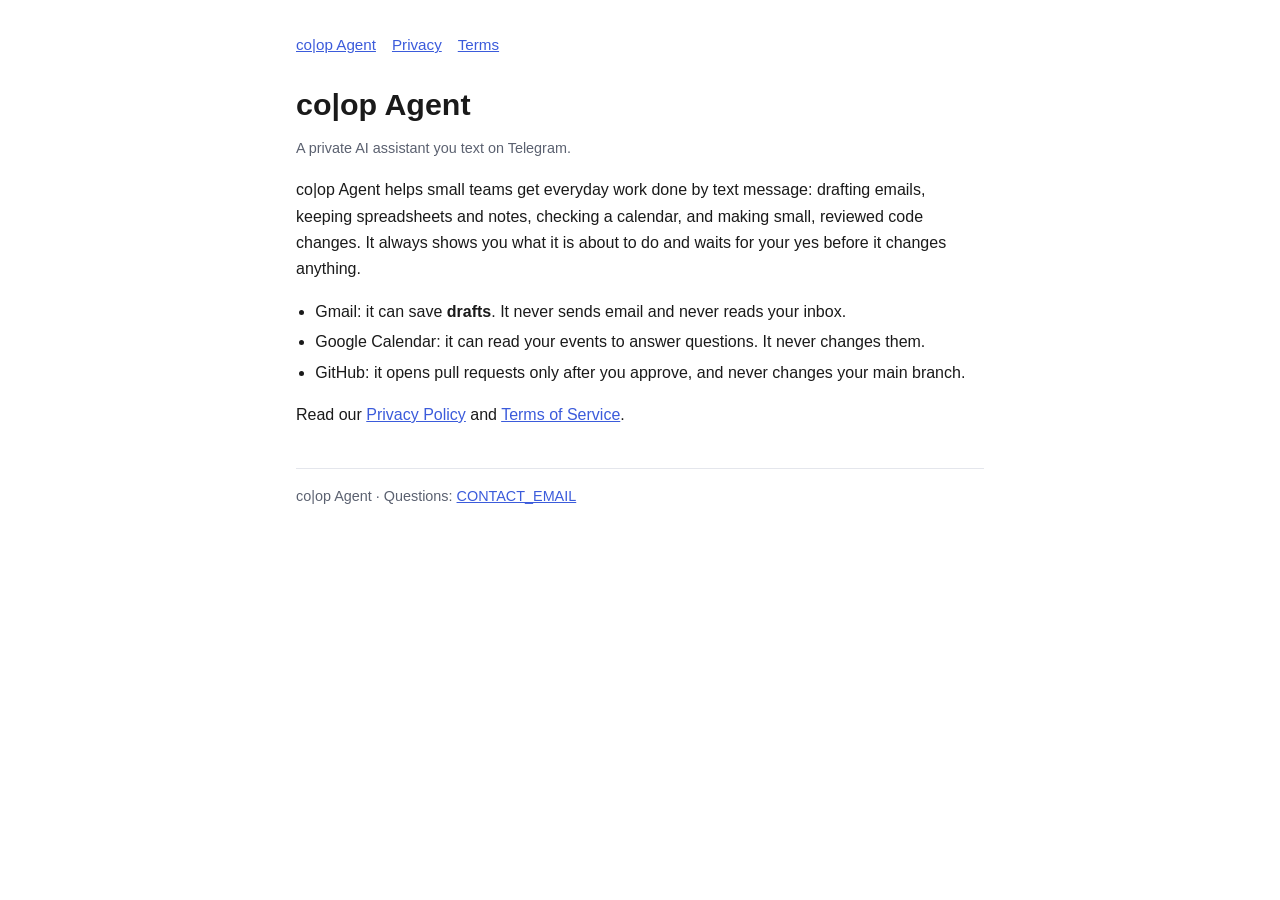
==== index.html @ 8a297ab1 "Add files via upload" ====
<!doctype html><html lang="en"><head><meta charset="utf-8"><meta name="viewport" content="width=device-width,initial-scale=1"><title>co|op Agent</title><style>
:root{--bg:#fff;--fg:#1a1a1a;--muted:#5b6170;--line:#e4e6ec;--accent:#3b5bdb}
@media (prefers-color-scheme:dark){:root{--bg:#0f1115;--fg:#eceef3;--muted:#a3a9b8;--line:#262a33;--accent:#8aa4ff}}
*{box-sizing:border-box}body{margin:0;background:var(--bg);color:var(--fg);font:16px/1.65 -apple-system,BlinkMacSystemFont,"Segoe UI",Roboto,sans-serif}
main{max-width:720px;margin:0 auto;padding:32px 16px 64px}
h1{font-size:1.9rem;line-height:1.25;margin:0 0 4px}h2{font-size:1.15rem;margin:32px 0 8px}
p,li{color:var(--fg)}.muted{color:var(--muted);font-size:.9rem}ul{padding-left:1.2rem}li{margin:4px 0}
a{color:var(--accent)}nav{display:flex;gap:16px;margin-bottom:28px;font-size:.95rem}
footer{margin-top:40px;padding-top:16px;border-top:1px solid var(--line)}
</style></head><body><main><nav><a href="index.html">co|op Agent</a><a href="privacy.html">Privacy</a><a href="terms.html">Terms</a></nav><h1>co|op Agent</h1>
<p class="muted">A private AI assistant you text on Telegram.</p>
<p>co|op Agent helps small teams get everyday work done by text message: drafting emails, keeping spreadsheets and notes, checking a calendar, and making small, reviewed code changes. It always shows you what it is about to do and waits for your yes before it changes anything.</p>
<ul><li>Gmail: it can save <strong>drafts</strong>. It never sends email and never reads your inbox.</li><li>Google Calendar: it can read your events to answer questions. It never changes them.</li><li>GitHub: it opens pull requests only after you approve, and never changes your main branch.</li></ul>
<p>Read our <a href="privacy.html">Privacy Policy</a> and <a href="terms.html">Terms of Service</a>.</p><footer class="muted">co|op Agent · Questions: <a href="mailto:CONTACT_EMAIL">CONTACT_EMAIL</a></footer></main></body></html>
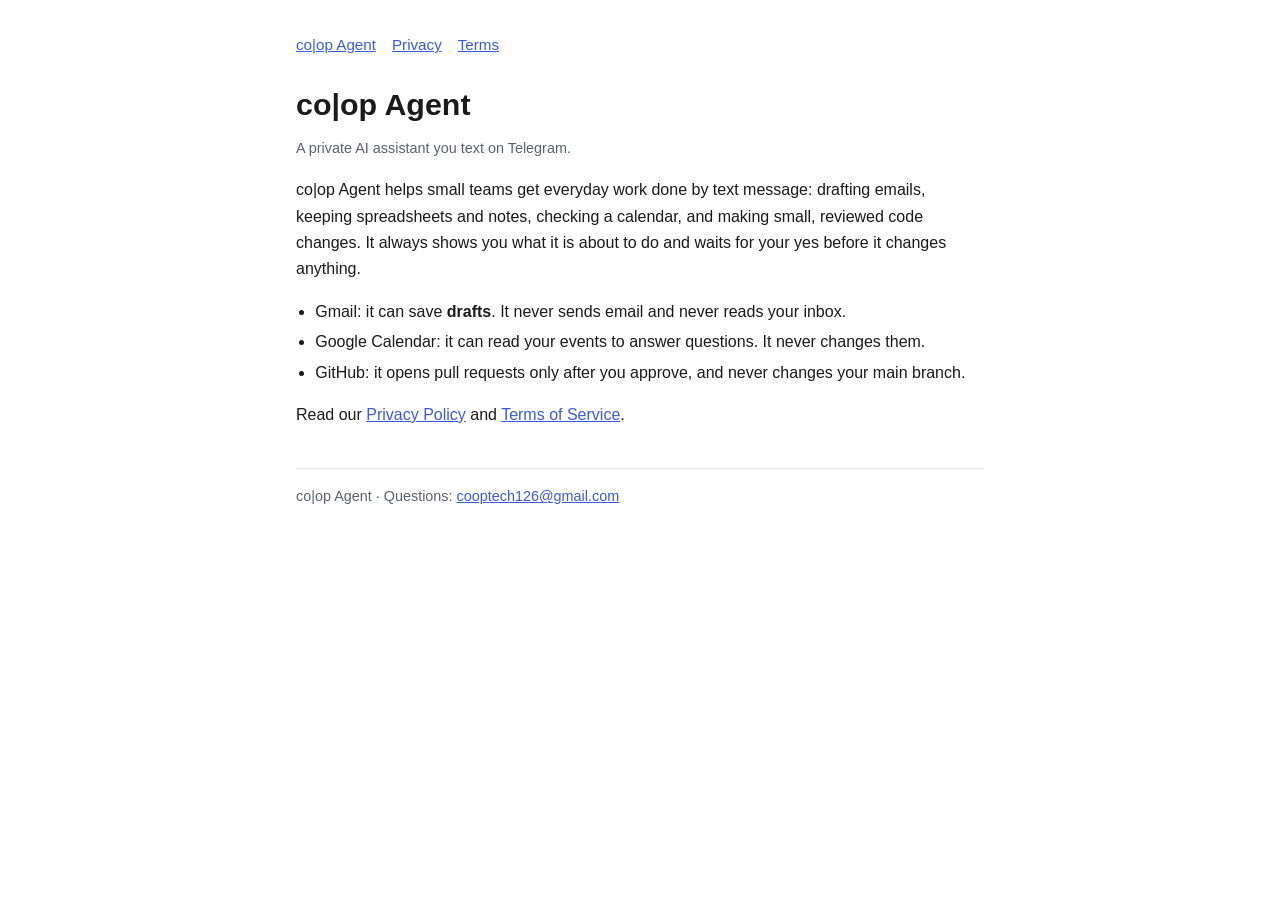
==== commit e7c0d580: "Add files via upload" ====
--- a/index.html
+++ b/index.html
@@ -11,4 +11,4 @@
 <p class="muted">A private AI assistant you text on Telegram.</p>
 <p>co|op Agent helps small teams get everyday work done by text message: drafting emails, keeping spreadsheets and notes, checking a calendar, and making small, reviewed code changes. It always shows you what it is about to do and waits for your yes before it changes anything.</p>
 <ul><li>Gmail: it can save <strong>drafts</strong>. It never sends email and never reads your inbox.</li><li>Google Calendar: it can read your events to answer questions. It never changes them.</li><li>GitHub: it opens pull requests only after you approve, and never changes your main branch.</li></ul>
-<p>Read our <a href="privacy.html">Privacy Policy</a> and <a href="terms.html">Terms of Service</a>.</p><footer class="muted">co|op Agent · Questions: <a href="mailto:CONTACT_EMAIL">CONTACT_EMAIL</a></footer></main></body></html>+<p>Read our <a href="privacy.html">Privacy Policy</a> and <a href="terms.html">Terms of Service</a>.</p><footer class="muted">co|op Agent · Questions: <a href="mailto:cooptech126@gmail.com">cooptech126@gmail.com</a></footer></main></body></html>
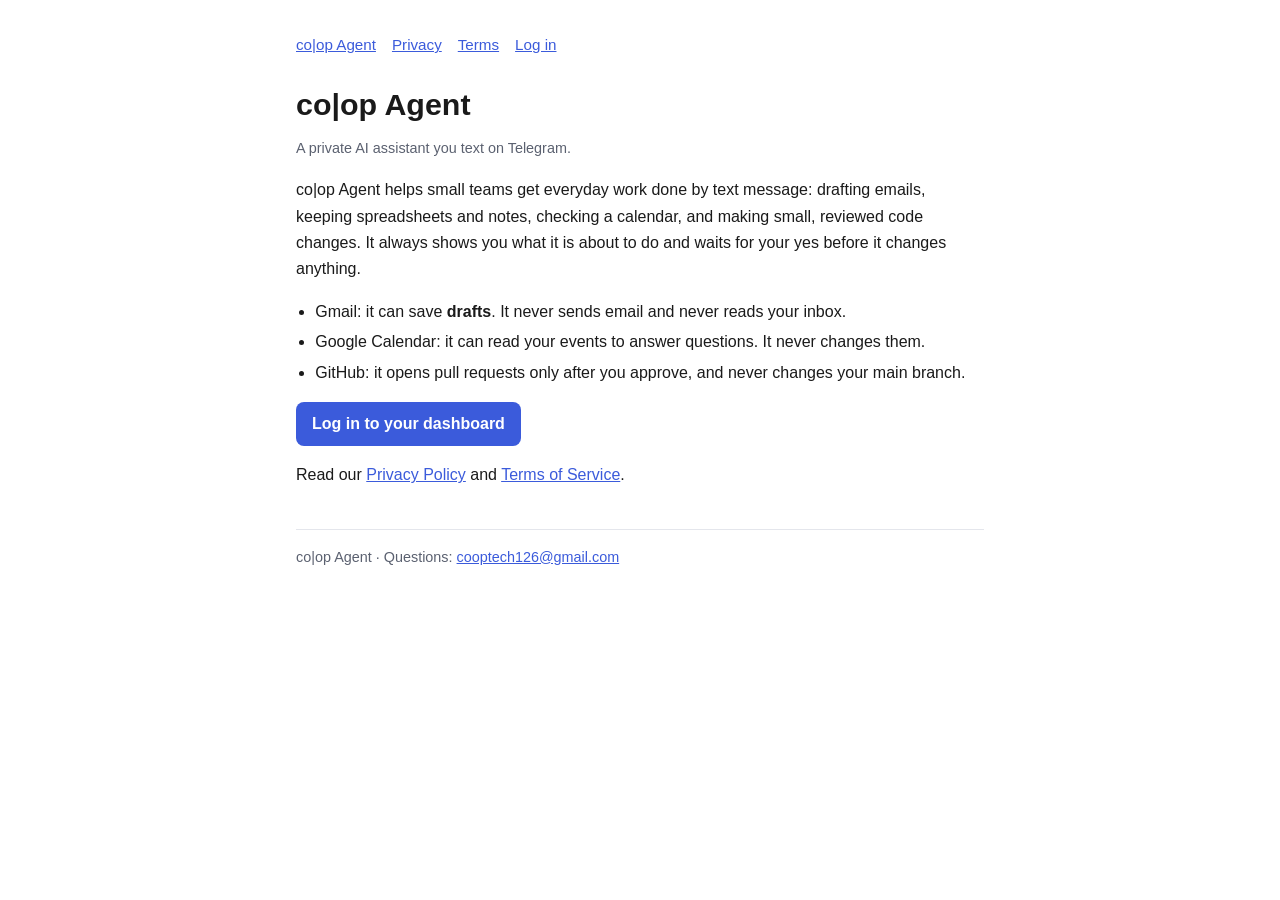
==== commit f00d8434: "Add files via upload" ====
--- a/index.html
+++ b/index.html
@@ -6,9 +6,11 @@
 h1{font-size:1.9rem;line-height:1.25;margin:0 0 4px}h2{font-size:1.15rem;margin:32px 0 8px}
 p,li{color:var(--fg)}.muted{color:var(--muted);font-size:.9rem}ul{padding-left:1.2rem}li{margin:4px 0}
 a{color:var(--accent)}nav{display:flex;gap:16px;margin-bottom:28px;font-size:.95rem}
+a.btn{display:inline-block;background:var(--accent);color:var(--bg);padding:9px 16px;border-radius:8px;text-decoration:none;font-weight:600}
 footer{margin-top:40px;padding-top:16px;border-top:1px solid var(--line)}
-</style></head><body><main><nav><a href="index.html">co|op Agent</a><a href="privacy.html">Privacy</a><a href="terms.html">Terms</a></nav><h1>co|op Agent</h1>
+</style></head><body><main><nav><a href="index.html">co|op Agent</a><a href="privacy.html">Privacy</a><a href="terms.html">Terms</a><a href="login.html">Log in</a></nav><h1>co|op Agent</h1>
 <p class="muted">A private AI assistant you text on Telegram.</p>
 <p>co|op Agent helps small teams get everyday work done by text message: drafting emails, keeping spreadsheets and notes, checking a calendar, and making small, reviewed code changes. It always shows you what it is about to do and waits for your yes before it changes anything.</p>
 <ul><li>Gmail: it can save <strong>drafts</strong>. It never sends email and never reads your inbox.</li><li>Google Calendar: it can read your events to answer questions. It never changes them.</li><li>GitHub: it opens pull requests only after you approve, and never changes your main branch.</li></ul>
+<p><a class="btn" href="login.html">Log in to your dashboard</a></p>
 <p>Read our <a href="privacy.html">Privacy Policy</a> and <a href="terms.html">Terms of Service</a>.</p><footer class="muted">co|op Agent · Questions: <a href="mailto:cooptech126@gmail.com">cooptech126@gmail.com</a></footer></main></body></html>
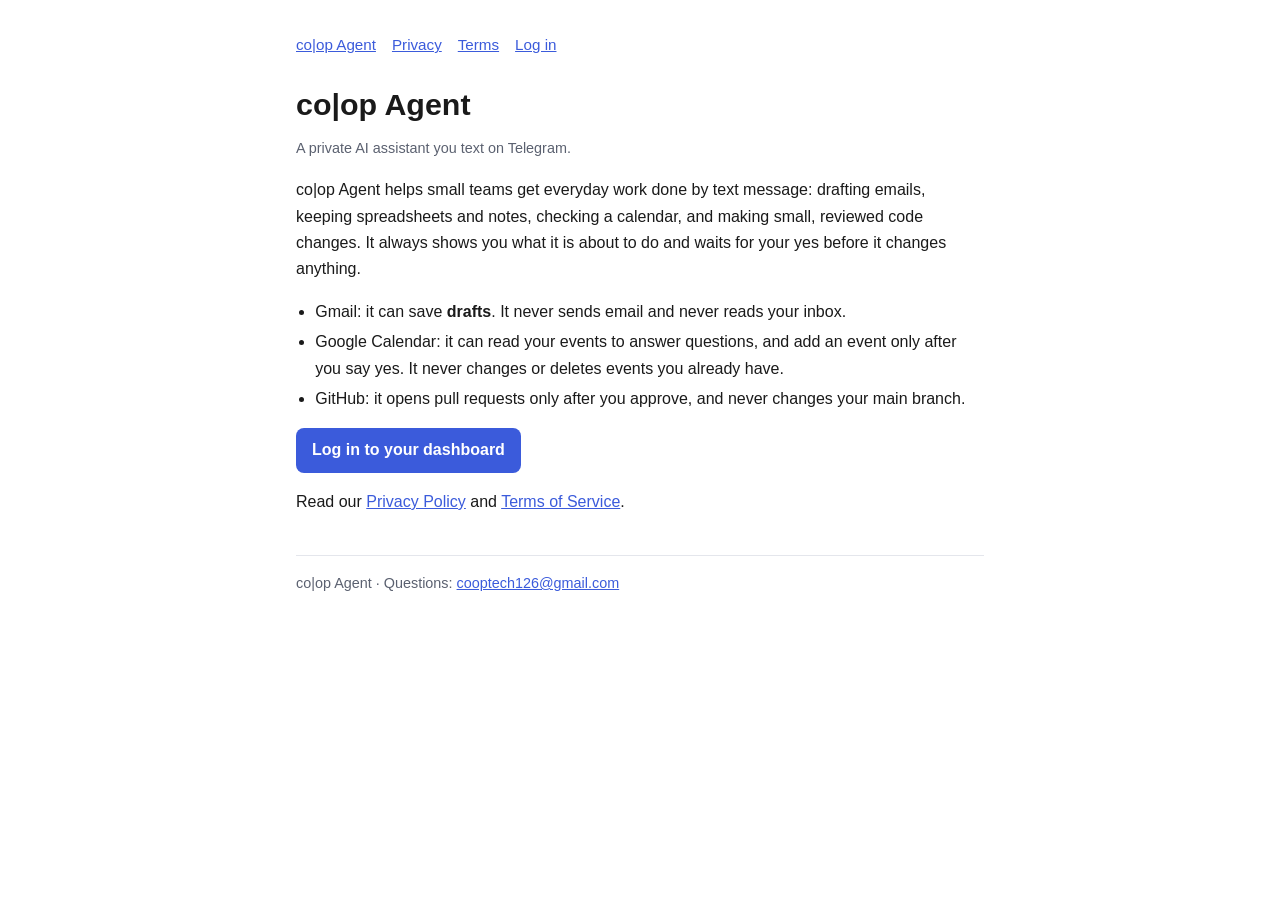
==== commit db0f867d: "Add files via upload" ====
--- a/index.html
+++ b/index.html
@@ -11,6 +11,6 @@
 </style></head><body><main><nav><a href="index.html">co|op Agent</a><a href="privacy.html">Privacy</a><a href="terms.html">Terms</a><a href="login.html">Log in</a></nav><h1>co|op Agent</h1>
 <p class="muted">A private AI assistant you text on Telegram.</p>
 <p>co|op Agent helps small teams get everyday work done by text message: drafting emails, keeping spreadsheets and notes, checking a calendar, and making small, reviewed code changes. It always shows you what it is about to do and waits for your yes before it changes anything.</p>
-<ul><li>Gmail: it can save <strong>drafts</strong>. It never sends email and never reads your inbox.</li><li>Google Calendar: it can read your events to answer questions. It never changes them.</li><li>GitHub: it opens pull requests only after you approve, and never changes your main branch.</li></ul>
+<ul><li>Gmail: it can save <strong>drafts</strong>. It never sends email and never reads your inbox.</li><li>Google Calendar: it can read your events to answer questions, and add an event only after you say yes. It never changes or deletes events you already have.</li><li>GitHub: it opens pull requests only after you approve, and never changes your main branch.</li></ul>
 <p><a class="btn" href="login.html">Log in to your dashboard</a></p>
 <p>Read our <a href="privacy.html">Privacy Policy</a> and <a href="terms.html">Terms of Service</a>.</p><footer class="muted">co|op Agent · Questions: <a href="mailto:cooptech126@gmail.com">cooptech126@gmail.com</a></footer></main></body></html>
